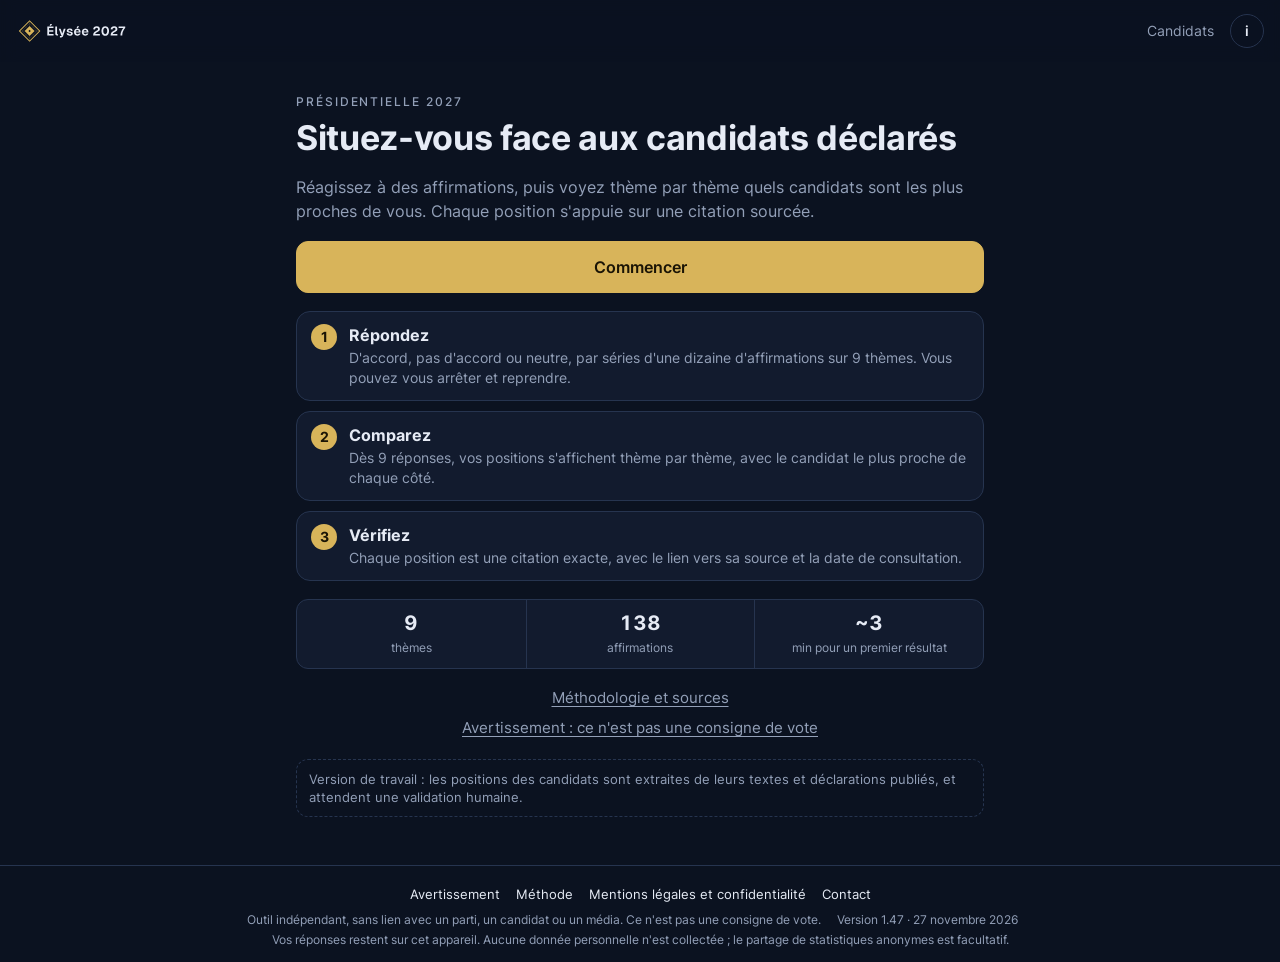
==== index.html @ 3b5bba37 "conpteur" ====
<!doctype html>
<html lang="fr">
<head>
<meta charset="utf-8">
<meta name="viewport" content="width=device-width, initial-scale=1, viewport-fit=cover">
<meta name="theme-color" content="#0B1220">
<title>Élysée 2027 · Situez-vous face aux candidats</title>
<meta name="description" content="Réagissez à des affirmations sur 9 thèmes, puis comparez vos positions aux programmes et déclarations des candidats déclarés à la présidentielle 2027, sources à l'appui.">
<link rel="icon" href="identite/3-favicon/favicon.svg" type="image/svg+xml">
<link rel="icon" href="identite/3-favicon/favicon-32.png" sizes="32x32" type="image/png">
<link rel="apple-touch-icon" href="identite/1-icone-app/icon-180.png">
<link rel="manifest" href="manifest.webmanifest">
<meta property="og:type" content="website">
<meta property="og:title" content="Élysée 2027 · Situez-vous face aux candidats déclarés">
<meta property="og:description" content="Un outil neutre et sourcé pour comparer vos positions à celles des candidats, thème par thème.">
<meta property="og:image" content="https://elysee-2027.github.io/mon-candidat/identite/4-image-partage/partage-1200x630.png">
<meta property="og:image:width" content="1200">
<meta property="og:image:height" content="630">
<meta name="twitter:card" content="summary_large_image">
<meta name="twitter:image" content="https://elysee-2027.github.io/mon-candidat/identite/4-image-partage/partage-1200x630.png">
<link rel="preload" href="fonts/inter-latin-400.woff2" as="font" type="font/woff2" crossorigin>
<link rel="stylesheet" href="css/style.css?v=1.47">
</head>
<body>
<header class="bar" id="bar">
  <a class="brand" href="#/" aria-label="Élysée 2027, accueil">
    <img src="identite/2-logo/logo-fond-sombre-transparent.svg" alt="Élysée 2027" width="119" height="40">
  </a>
  <nav class="nav" aria-label="Navigation principale">
    <a href="#/candidats">Candidats</a>
    <a class="info" href="#/methode" aria-label="Méthode et sources" title="Méthode et sources">i</a>
  </nav>
</header>
<main id="app" tabindex="-1"><p class="loading">Chargement des dossiers…</p></main>
<footer class="foot">
  <nav class="footlinks" aria-label="Informations">
    <a href="#/avertissement">Avertissement</a>
    <a href="#/methode">Méthode</a>
    <a href="#/mentions">Mentions légales et confidentialité</a>
    <a href="#/contact">Contact</a>
  </nav>
  <span>Outil indépendant, sans lien avec un parti, un candidat ou un média. Ce n'est pas une consigne de vote.</span>
  <span id="foot-version"></span>
  <span id="foot-counter"></span>
  <span>Vos réponses restent sur cet appareil. Aucune donnée personnelle n'est collectée ; le partage de statistiques anonymes est facultatif.</span>
</footer>
<div class="toast" id="toast" role="status" aria-live="polite"></div>
<noscript><p class="loading">Cet outil a besoin de JavaScript pour fonctionner.</p></noscript>
<script src="js/config.js?v=1.47"></script>
<script type="module" src="js/app.js?v=1.47"></script>
</body>
</html>
---- css/style.css ----
/* Élysée 2027 · identité visuelle v1.0 (identite/LISEZMOI.txt)
   Palette : Nuit, Surface, Trait, Texte, Texte secondaire, Or (accent unique).
   Les couleurs des partis n'apparaissent que dans les données (radar, curseurs, pastilles). */
@font-face{font-family:"Inter";font-style:normal;font-weight:400;font-display:swap;src:url(../fonts/inter-latin-400.woff2) format("woff2");unicode-range:U+0000-00FF,U+0131,U+0152-0153,U+02BB-02BC,U+02C6,U+02DA,U+02DC,U+0304,U+0308,U+0329,U+2000-206F,U+2074,U+20AC,U+2122,U+2191,U+2193,U+2212,U+2215,U+FEFF,U+FFFD}
@font-face{font-family:"Inter";font-style:normal;font-weight:400;font-display:swap;src:url(../fonts/inter-latin-ext-400.woff2) format("woff2");unicode-range:U+0100-02AF,U+0304,U+0308,U+0329,U+1E00-1E9F,U+1EF2-1EFF,U+2020,U+20A0-20AB,U+20AD-20C0,U+2113,U+2C60-2C7F,U+A720-A7FF}
@font-face{font-family:"Inter";font-style:normal;font-weight:500;font-display:swap;src:url(../fonts/inter-latin-500.woff2) format("woff2");unicode-range:U+0000-00FF,U+0131,U+0152-0153,U+02BB-02BC,U+02C6,U+02DA,U+02DC,U+0304,U+0308,U+0329,U+2000-206F,U+2074,U+20AC,U+2122,U+2191,U+2193,U+2212,U+2215,U+FEFF,U+FFFD}
@font-face{font-family:"Inter";font-style:normal;font-weight:500;font-display:swap;src:url(../fonts/inter-latin-ext-500.woff2) format("woff2");unicode-range:U+0100-02AF,U+0304,U+0308,U+0329,U+1E00-1E9F,U+1EF2-1EFF,U+2020,U+20A0-20AB,U+20AD-20C0,U+2113,U+2C60-2C7F,U+A720-A7FF}
@font-face{font-family:"Inter";font-style:normal;font-weight:600;font-display:swap;src:url(../fonts/inter-latin-600.woff2) format("woff2");unicode-range:U+0000-00FF,U+0131,U+0152-0153,U+02BB-02BC,U+02C6,U+02DA,U+02DC,U+0304,U+0308,U+0329,U+2000-206F,U+2074,U+20AC,U+2122,U+2191,U+2193,U+2212,U+2215,U+FEFF,U+FFFD}
@font-face{font-family:"Inter";font-style:normal;font-weight:600;font-display:swap;src:url(../fonts/inter-latin-ext-600.woff2) format("woff2");unicode-range:U+0100-02AF,U+0304,U+0308,U+0329,U+1E00-1E9F,U+1EF2-1EFF,U+2020,U+20A0-20AB,U+20AD-20C0,U+2113,U+2C60-2C7F,U+A720-A7FF}
@font-face{font-family:"Inter";font-style:normal;font-weight:700;font-display:swap;src:url(../fonts/inter-latin-700.woff2) format("woff2");unicode-range:U+0000-00FF,U+0131,U+0152-0153,U+02BB-02BC,U+02C6,U+02DA,U+02DC,U+0304,U+0308,U+0329,U+2000-206F,U+2074,U+20AC,U+2122,U+2191,U+2193,U+2212,U+2215,U+FEFF,U+FFFD}
@font-face{font-family:"Inter";font-style:normal;font-weight:700;font-display:swap;src:url(../fonts/inter-latin-ext-700.woff2) format("woff2");unicode-range:U+0100-02AF,U+0304,U+0308,U+0329,U+1E00-1E9F,U+1EF2-1EFF,U+2020,U+20A0-20AB,U+20AD-20C0,U+2113,U+2C60-2C7F,U+A720-A7FF}
:root{
  --nuit:#0B1220; --surface:#121B2E; --surface2:#17223A; --trait:#26344F;
  --txt:#E6EBF5; --muted:#93A0B8; --or:#D8B45A; --or-ink:#1A1405;
  --ok:#5FC48A; --ko:#E2776A; --mid:#B9A36A;
  --r:14px; --pad:16px;
  color-scheme:dark;
  font-family:"Inter","Source Sans 3","Geist",system-ui,-apple-system,"Segoe UI",Roboto,Arial,sans-serif;
  font-feature-settings:"cv11","ss01";
}
*{box-sizing:border-box}
html{-webkit-text-size-adjust:100%}
body{margin:0;background:var(--nuit);color:var(--txt);font-size:15px;line-height:22px;min-height:100dvh;display:flex;flex-direction:column}
a{color:var(--or)}
img{max-width:100%}
h1,h2,h3{margin:0 0 .5em;text-wrap:balance;font-weight:650}
h1{font-size:28px;line-height:34px;letter-spacing:-.01em;font-weight:700}
h2{font-size:20px;line-height:26px}
h3{font-size:16px;line-height:22px}
p{margin:0 0 1em}
.eyebrow{font-size:12px;line-height:16px;letter-spacing:.16em;text-transform:uppercase;color:var(--muted);font-weight:500;margin:0 0 8px}
.eyebrow.or{color:var(--or)}
.muted{color:var(--muted)} .small{font-size:12px;line-height:16px}
.lead{color:var(--muted);font-size:16px;line-height:24px}

/* barre globale */
.bar{position:sticky;top:0;z-index:10;display:flex;align-items:center;justify-content:space-between;
  padding:8px var(--pad);padding-top:max(8px,env(safe-area-inset-top));background:rgba(11,18,32,.94);backdrop-filter:blur(8px)}
.brand{display:flex;align-items:center;text-decoration:none}
.brand img{height:46px;width:auto;display:block;margin-left:-8px}
.nav{display:flex;align-items:center;gap:6px}
.nav a{color:var(--muted);text-decoration:none;padding:10px;border-radius:8px;font-size:14px}
.nav a:hover,.nav a[aria-current=page]{color:var(--txt)}
.nav a.info{width:34px;height:34px;padding:0;display:inline-flex;align-items:center;justify-content:center;border:1px solid var(--trait);border-radius:50%;font-weight:600;color:var(--txt)}
body.focus .bar{display:none}

main{flex:1;width:100%;max-width:720px;margin:0 auto;padding:12px var(--pad) 32px;outline:none}
.foot{display:flex;flex-wrap:wrap;gap:4px 16px;justify-content:center;padding:14px var(--pad);
  padding-bottom:max(14px,env(safe-area-inset-bottom));border-top:1px solid var(--trait);color:var(--muted);font-size:12px;line-height:16px;text-align:center}
.loading{color:var(--muted);text-align:center;padding:40px 0}

/* barre d'écran (question, résultat) */
.topbar{display:grid;grid-template-columns:44px 1fr auto;align-items:center;min-height:52px;margin:0 0 6px;padding-top:env(safe-area-inset-top)}
.topbar .title{text-align:center;font-weight:600;font-size:16px}
.iconbtn{width:44px;height:44px;display:inline-flex;align-items:center;justify-content:center;color:var(--txt);background:none;border:0;border-radius:10px;cursor:pointer;text-decoration:none}
.iconbtn svg{width:22px;height:22px}
.textbtn{color:var(--muted);text-decoration:none;font-size:15px;padding:10px 4px}
.track-progress{height:4px;border-radius:2px;background:var(--trait);overflow:hidden;margin:0 0 18px}
.track-progress i{display:block;height:100%;background:var(--or);border-radius:2px}

/* surfaces */
.card{background:var(--surface);border:1px solid var(--trait);border-radius:var(--r);padding:var(--pad);margin:0 0 16px}
.banner{border:1px dashed var(--trait);color:var(--muted);border-radius:12px;padding:10px 12px;font-size:13px;line-height:18px;margin:0 0 16px}

/* boutons */
.btn{display:inline-flex;align-items:center;justify-content:center;gap:8px;min-height:52px;padding:12px 18px;border-radius:12px;
  border:1px solid var(--trait);background:var(--nuit);color:var(--txt);font:inherit;font-size:16px;font-weight:600;cursor:pointer;text-decoration:none;-webkit-tap-highlight-color:transparent}
.btn.primary{background:var(--or);border-color:var(--or);color:var(--or-ink)}
.btn.block{display:flex;width:100%}
.btn.quiet{border-color:transparent;color:var(--muted);font-weight:500;min-height:44px}
.btn:focus-visible,.opt:focus-visible,.chip:focus-visible,.seg button:focus-visible,summary:focus-visible,a:focus-visible,.iconbtn:focus-visible{outline:2px solid var(--or);outline-offset:2px}
.btn[aria-disabled=true]{opacity:.4;pointer-events:none}
.stack{display:grid;gap:10px;margin:16px 0}
.duo{display:grid;grid-template-columns:2fr 3fr;gap:12px}
.link-under{display:block;text-align:center;color:var(--muted);text-decoration:underline;text-underline-offset:3px;margin:16px 0 0;font-size:15px}

/* accueil */
.stats{display:grid;grid-template-columns:repeat(3,1fr);border:1px solid var(--trait);border-radius:12px;background:var(--surface);margin:18px 0}
.stats div{text-align:center;padding:10px 4px}
.stats div+div{border-left:1px solid var(--trait)}
.stats b{display:block;font-size:20px;line-height:26px;font-weight:650;font-variant-numeric:tabular-nums}
.stats span{font-size:12px;line-height:16px;color:var(--muted)}

/* question */
.theme{display:flex;align-items:center;gap:12px;margin:0 0 14px}
.theme svg{width:40px;height:40px;flex:none}
.theme .eyebrow{margin:0}
.theme b{display:block;font-size:18px;line-height:24px;font-weight:600}
.affirm .eyebrow{margin-bottom:10px}
.statement{font-size:20px;line-height:28px;font-weight:650;margin:0 0 8px;text-wrap:balance}
.context{color:var(--muted);font-size:13px;line-height:19px;margin:0}
.opts{display:grid;gap:8px;margin:0 0 16px}
.opt{display:flex;align-items:center;gap:14px;width:100%;min-height:52px;padding:12px 14px;text-align:left;border-radius:12px;border:1px solid var(--trait);
  background:var(--nuit);color:var(--txt);font:inherit;font-size:16px;cursor:pointer;-webkit-tap-highlight-color:transparent}
.opt .dot{width:20px;height:20px;border-radius:50%;border:2px solid var(--muted);flex:none}
.opt[aria-pressed=true]{border-color:var(--or);border-width:1.5px}
.opt.na{color:var(--muted);border-style:dashed}
.opt[aria-pressed=true] .dot{border-color:var(--or);background:radial-gradient(circle,var(--or) 0 45%,transparent 50%)}
.importance{margin:0 0 16px}
.importance p{color:var(--muted);margin:0 0 8px}
.seg{display:grid;grid-template-columns:repeat(3,1fr);gap:4px;padding:4px;border:1px solid var(--trait);border-radius:12px;background:var(--nuit)}
.seg button{min-height:40px;border:0;border-radius:8px;background:transparent;color:var(--muted);font:inherit;font-size:15px;cursor:pointer}
.seg button[aria-pressed=true]{background:var(--trait);color:var(--txt);font-weight:500}
.locked{border:1px dashed var(--trait);border-radius:var(--r);padding:14px;color:var(--muted);font-size:13px;line-height:19px;text-align:center;margin:0 0 16px}
.bottombar{position:sticky;bottom:0;display:grid;grid-template-columns:2fr 3fr;gap:12px;padding:12px 0 max(12px,env(safe-area-inset-bottom));
  background:linear-gradient(transparent,var(--nuit) 28%);margin-top:8px;z-index:5}

/* positions des candidats */
.says h2{margin:8px 0 4px}
.says .sub{color:var(--muted);font-size:13px;line-height:19px;margin:0 0 12px}
.pos{border:1px solid var(--trait);border-left:4px solid var(--c,#9AA3B2);border-radius:12px;background:var(--surface);margin:0 0 8px;overflow:hidden}
.pos summary{list-style:none;display:flex;align-items:center;gap:10px;min-height:56px;padding:10px 12px;cursor:pointer}
.pos summary::-webkit-details-marker{display:none}
.pdot{width:10px;height:10px;border-radius:50%;background:var(--c,#9AA3B2);flex:none}
.pos .who{flex:1;min-width:0}
.pos .who b{display:block;font-weight:600;white-space:nowrap;overflow:hidden;text-overflow:ellipsis}
.pos .who span{display:block;font-size:12px;line-height:16px;color:var(--muted);white-space:nowrap;overflow:hidden;text-overflow:ellipsis}
.tag{flex:none;font-size:12px;line-height:16px;font-weight:600;padding:4px 8px;border-radius:999px;border:1px solid var(--trait);white-space:nowrap}
.tag.p2{color:#0C1F14;background:var(--ok);border-color:var(--ok)}
.tag.p1{color:var(--ok);border-color:#2F6A49}
.tag.p0{color:var(--mid);border-color:#6B5F3A}
.tag.m1{color:var(--ko);border-color:#7A3E36}
.tag.m2{color:#2A0F0B;background:var(--ko);border-color:var(--ko)}
.pos .body{padding:0 12px 12px}
.pos blockquote{margin:0 0 8px;padding:0 0 0 12px;border-left:2px solid var(--trait);font-size:15px;line-height:22px}
.pos .src{font-size:12px;line-height:16px;color:var(--muted);overflow-wrap:anywhere;margin:0}
.lvl{display:inline-block;font-size:11px;letter-spacing:.08em;text-transform:uppercase;border:1px solid var(--trait);border-radius:4px;padding:1px 6px;margin-right:6px;color:var(--txt)}
.none-list{color:var(--muted);font-size:13px;line-height:19px;border:1px dashed var(--trait);border-radius:12px;padding:12px;margin-top:10px}
.none-list b{color:var(--txt);font-weight:500}

/* résultat */
.legend{display:flex;flex-wrap:wrap;gap:6px 18px;justify-content:center;font-size:14px;padding:4px 8px 4px}
.legend span{display:inline-flex;align-items:center;gap:8px}
.legend svg{width:22px;height:6px}
.rowhead{display:flex;justify-content:space-between;align-items:baseline;gap:12px;margin:22px 0 10px}
.rowhead h2{margin:0;font-size:16px;line-height:22px;font-weight:600}
.sortbar{display:flex;align-items:center;gap:10px;margin:0 0 10px}
.sortbar .lbl{font-size:12px;line-height:16px;color:var(--muted);flex:none}
.sortgrp{flex:1;display:grid;grid-auto-flow:column;grid-auto-columns:1fr;gap:3px;padding:3px;border:1px solid var(--trait);border-radius:12px;background:var(--nuit)}
.sortbtn{display:flex;align-items:center;justify-content:center;text-align:center;min-height:40px;padding:0 10px;border:0;border-radius:9px;background:transparent;color:var(--muted);font:inherit;font-size:14px;line-height:18px;cursor:pointer}
.sortbtn[aria-pressed="true"]{background:rgba(216,180,90,.16);color:var(--or);font-weight:600}
.sortbtn:focus-visible{outline:2px solid var(--or);outline-offset:2px}
.sortbtn.solo{flex:none;min-height:36px;padding:0 14px;border:1px solid var(--trait);border-radius:999px;font-size:13px;white-space:nowrap}
.sortbtn.solo[aria-pressed="true"]{border-color:var(--or)}
.chips{display:flex;flex-wrap:wrap;gap:8px;margin:0 0 18px}
.chip{min-height:40px;padding:8px 14px;border-radius:999px;border:1px solid var(--trait);background:transparent;color:var(--muted);font:inherit;font-size:14px;cursor:pointer;display:inline-flex;align-items:center;gap:8px}
.chip-mark{display:inline-flex;flex:none}
.chip-mark svg{width:30px;height:10px;display:block}
.chip[aria-pressed=true]{border-color:var(--c,var(--or));color:var(--txt);border-width:1.5px}
.prox{display:grid;gap:6px}
.prox-row{display:grid;grid-template-columns:1fr auto;gap:2px 10px;align-items:center;padding:10px 12px;border:1px solid var(--trait);border-left:4px solid var(--c);border-radius:12px;background:var(--surface)}
.prox-row b{font-weight:600}
.prox-row .pct{font-variant-numeric:tabular-nums;font-weight:600}
.prox-row .pbar{grid-column:1/-1;height:4px;border-radius:2px;background:var(--trait);overflow:hidden}
.prox-row .pbar i{display:block;height:100%;background:var(--c)}
.prox-row .pdot{display:none}
.prox-row .n{grid-column:1/-1;font-size:12px;line-height:16px;color:var(--muted)}

/* candidats, méthode */
.cand{display:flex;gap:12px;align-items:flex-start;padding:12px;border:1px solid var(--trait);border-left:4px solid var(--c);border-radius:12px;background:var(--surface);margin:0 0 8px}
.cand .pdot{margin-top:6px}
.cand .info{flex:1;min-width:0}
.cand .info span{display:block;font-size:13px;line-height:18px;color:var(--muted);overflow-wrap:anywhere}
.badge{flex:none;font-size:11px;line-height:16px;padding:3px 8px;border-radius:999px;border:1px solid var(--trait);color:var(--muted);white-space:nowrap}
.badge.on{color:var(--or);border-color:#5A4A1E}
.prose h2{margin-top:1.6em} .prose li{margin-bottom:.4em} .prose ul{padding-left:1.2em}
.tablewrap{overflow-x:auto;border:1px solid var(--trait);border-radius:12px}
table{border-collapse:collapse;width:100%;font-size:13px;min-width:560px}
th,td{text-align:left;vertical-align:top;padding:8px 10px;border-bottom:1px solid var(--trait)}
th{color:var(--muted);font-weight:500;background:var(--surface)}

.toast{position:fixed;left:50%;bottom:24px;transform:translateX(-50%) translateY(20px);opacity:0;pointer-events:none;background:var(--surface2);border:1px solid var(--trait);
  color:var(--txt);padding:10px 16px;border-radius:12px;font-size:14px;transition:opacity .2s,transform .2s;z-index:20}
.toast.on{opacity:1;transform:translateX(-50%) translateY(0)}

@media (min-width:720px){
  main{padding-top:24px}
  h1{font-size:34px;line-height:40px}
  .statement{font-size:24px;line-height:32px}
  .bottombar{position:static;background:none}
}

.footlinks{display:flex;flex-wrap:wrap;gap:6px 16px;justify-content:center;width:100%}
.footlinks a{color:var(--txt);text-decoration:none;font-size:13px;padding:6px 0}
.form{display:grid;gap:14px;margin:16px 0}
.form label{display:grid;gap:6px;font-size:14px;color:var(--muted)}
.form input,.form select,.form textarea{font:inherit;font-size:16px;color:var(--txt);background:var(--surface);border:1px solid var(--trait);border-radius:10px;padding:12px;width:100%}
.form textarea{min-height:150px;resize:vertical}
.form input:focus,.form select:focus,.form textarea:focus{outline:2px solid var(--or);outline-offset:1px}
.hp{position:absolute;left:-9999px;width:1px;height:1px;overflow:hidden}
.notice{border-left:3px solid var(--or);background:var(--surface);padding:10px 12px;border-radius:0 10px 10px 0;font-size:14px;line-height:20px;margin:0 0 16px}
.report{display:inline-block;margin-top:6px;font-size:12px;color:var(--muted)}

/* pistes : une seule ligne par thème */
.pistes{margin:0 0 6px;position:relative}
.prow{border-top:1px solid var(--trait)}
.prow:first-child{border-top:0}
.prow summary{list-style:none;display:grid;grid-template-columns:96px 1fr;gap:8px;align-items:center;min-height:44px;padding:2px 12px 2px 0;cursor:pointer}
.prow summary::-webkit-details-marker{display:none}
.pchev{display:inline-flex;color:var(--or);transition:transform .15s}
.pchev svg{width:14px;height:14px}
.prow[open] .pchev{transform:rotate(90deg)}
.pband{position:relative;height:28px;margin:0 8px;border-radius:8px;background:var(--surface2)}
.pmid{position:absolute;left:50%;top:4px;bottom:4px;width:0;border-left:1px dashed var(--muted);opacity:.7}
.pmk{z-index:3;position:absolute;left:calc(10px + (100% - 20px) * var(--x));top:14px;display:block;line-height:0;transform:translate(-50%,-50%)}
.pnone{position:absolute;inset:0;display:flex;align-items:center;justify-content:center;font-size:11px;color:var(--muted)}
.pmore{padding:2px 12px 10px 104px}
.pmore .small{margin:4px 0 0}
.ppoles{display:flex;justify-content:space-between;gap:14px;font-size:11px;line-height:14px;color:var(--muted)}
.ppoles span{max-width:48%}
.ppoles span:last-child{text-align:right}

/* accueil */
.steps{list-style:none;counter-reset:st;margin:18px 0;padding:0;display:grid;gap:10px}
.steps li{counter-increment:st;position:relative;display:grid;gap:2px;padding:12px 14px 12px 52px;border:1px solid var(--trait);border-radius:var(--r);background:var(--surface)}
.steps li::before{content:counter(st);position:absolute;left:14px;top:12px;width:26px;height:26px;border-radius:50%;display:grid;place-items:center;font-weight:700;font-size:14px;color:var(--or-ink);background:var(--or)}
.steps b{font-size:16px;line-height:22px}
.steps span{font-size:14px;line-height:20px;color:var(--muted)}

.pos.deduit{border-left-style:dashed}
.pos.deduit .tag{font-style:italic}

.pglobal{border-bottom:2px solid var(--trait)}
.pglobal .pglobal .pband{background:var(--surface)}

.prox-row .det{grid-column:1/-1;display:flex;gap:12px;align-items:flex-start;margin-top:4px;padding-top:6px;border-top:1px solid var(--trait)}
.prox-row .det .info{flex:1;min-width:0}
.prox-row .det .info span{display:block;font-size:13px;line-height:18px;color:var(--muted);overflow-wrap:anywhere}

.pistes-head{display:flex;gap:12px;align-items:flex-start;justify-content:space-between;margin:0 0 8px}
.pistes-head p{margin:0;flex:1}

.pmk.me{z-index:2}
.prow summary{row-gap:2px}
.pglobal .pband{height:36px}
.plegend{grid-column:1/-1;display:flex;flex-wrap:wrap;align-items:center;gap:2px 14px;margin:2px 0 4px;font-size:12px;line-height:16px;color:var(--muted)}
.plegend>span{display:inline-flex;align-items:center;gap:5px}
.plegend svg{flex:none}

.prox-row .who{display:inline-flex;align-items:center;gap:7px}
.prox-row .who svg{flex:none}

.plabel{display:flex;align-items:center;gap:2px;white-space:nowrap;font-size:13px;line-height:16px;font-weight:600}

.plines{position:absolute;left:0;top:0;pointer-events:none;z-index:1;overflow:visible}
.plines line{stroke-linecap:round;opacity:.8}

.pistes-head .ph-text{flex:1;min-width:0}
.tick{display:flex;align-items:center;gap:10px;min-height:44px;margin-top:2px;font-size:14px;line-height:20px;color:var(--txt);cursor:pointer}
.tick input{flex:none;width:20px;height:20px;accent-color:var(--or);margin:0}

.pmk[data-mark]{cursor:pointer}
.pmk[data-mark]::after{content:"";position:absolute;inset:-3px}
.pmk.on svg{filter:drop-shadow(0 0 3px var(--or))}
.pmk:focus-visible{outline:2px solid var(--or);outline-offset:4px;border-radius:4px}
.pdet{margin:0;padding:0}
.pdet-h{display:flex;align-items:baseline;flex-wrap:wrap;gap:0 4px;padding:12px 44px 8px 0;position:sticky;top:0;background:var(--surface);z-index:1}
.pdet-x{position:absolute;right:-8px;top:2px;width:44px;height:44px;border:0;background:none;color:var(--muted);font-size:16px;cursor:pointer}
.qrow{padding:8px 0;border-top:1px solid var(--trait)}
.qrow:first-of-type{border-top:0}
.qrow summary{list-style:none;cursor:pointer}
.qrow summary::-webkit-details-marker{display:none}
.qt{margin:0 0 6px;font-size:14px;line-height:19px}
.qtags{display:flex;flex-wrap:wrap;gap:6px}
.tag.me{color:var(--txt);border-color:var(--muted);font-weight:500}
.tag.none{color:var(--muted);font-weight:500}
.qrow blockquote{margin:8px 0 4px}
.pmk.tight::after{display:none}

/* fenêtre des réponses : par-dessus toute la page */
.mdl{position:fixed;inset:0;z-index:100;display:flex;align-items:flex-end;justify-content:center}
.mdl-bg{position:absolute;inset:0;background:rgba(5,9,18,.72)}
.mdl-box{position:relative;width:100%;max-width:640px;max-height:88dvh;overflow:auto;overscroll-behavior:contain;background:var(--surface);border:1px solid var(--trait);border-radius:16px 16px 0 0;padding:0 16px max(16px,env(safe-area-inset-bottom));box-shadow:0 -8px 32px rgba(0,0,0,.5)}
@media (min-width:700px){.mdl{align-items:center}.mdl-box{border-radius:16px}}
body.noscroll{overflow:hidden}

.topbar .title small{font-size:12px;font-weight:500;color:var(--muted);margin-left:2px}
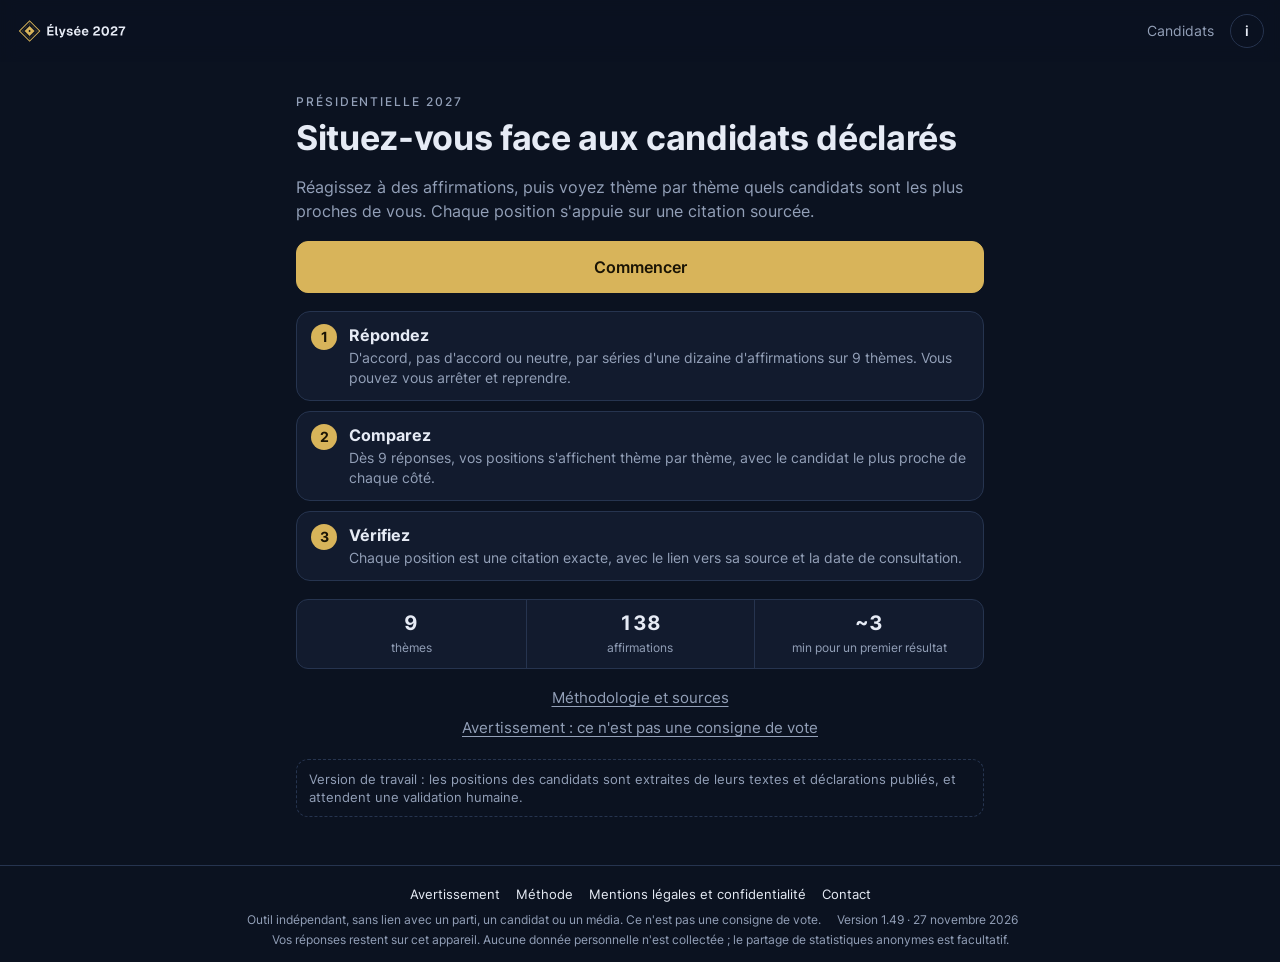
==== commit 33fb9681: "domaine" ====
--- a/index.html
+++ b/index.html
@@ -19,7 +19,7 @@
 <meta name="twitter:card" content="summary_large_image">
 <meta name="twitter:image" content="https://elysee-2027.github.io/mon-candidat/identite/4-image-partage/partage-1200x630.png">
 <link rel="preload" href="fonts/inter-latin-400.woff2" as="font" type="font/woff2" crossorigin>
-<link rel="stylesheet" href="css/style.css?v=1.47">
+<link rel="stylesheet" href="css/style.css?v=1.49">
 </head>
 <body>
 <header class="bar" id="bar">
@@ -46,7 +46,7 @@
 </footer>
 <div class="toast" id="toast" role="status" aria-live="polite"></div>
 <noscript><p class="loading">Cet outil a besoin de JavaScript pour fonctionner.</p></noscript>
-<script src="js/config.js?v=1.47"></script>
-<script type="module" src="js/app.js?v=1.47"></script>
+<script src="js/config.js?v=1.49"></script>
+<script type="module" src="js/app.js?v=1.49"></script>
 </body>
 </html>
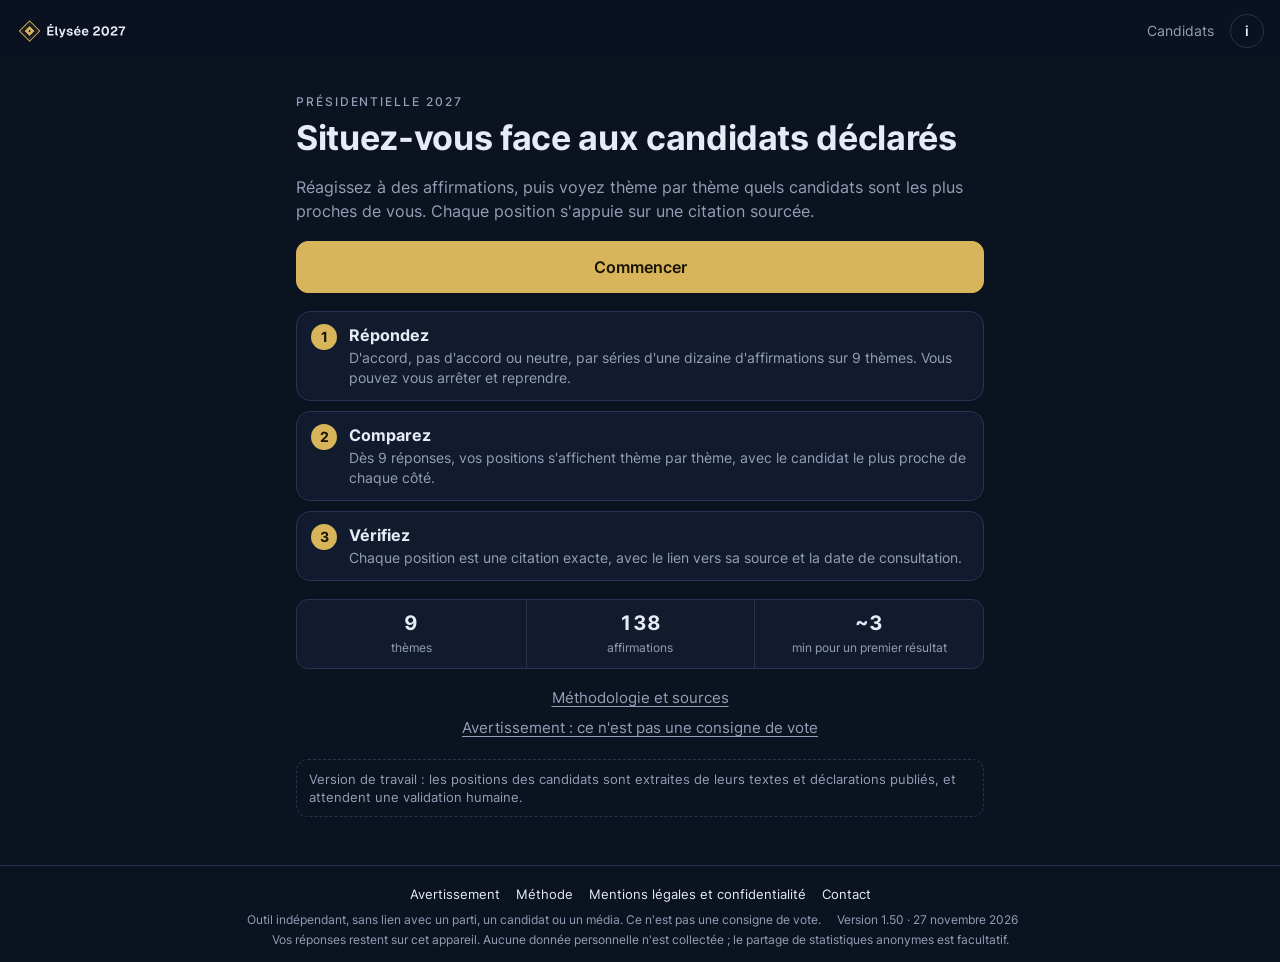
==== commit 0411fb94: "cname" ====
--- a/index.html
+++ b/index.html
@@ -13,13 +13,13 @@
 <meta property="og:type" content="website">
 <meta property="og:title" content="Élysée 2027 · Situez-vous face aux candidats déclarés">
 <meta property="og:description" content="Un outil neutre et sourcé pour comparer vos positions à celles des candidats, thème par thème.">
-<meta property="og:image" content="https://elysee-2027.github.io/mon-candidat/identite/4-image-partage/partage-1200x630.png">
+<meta property="og:image" content="https://elysee-2027.win/identite/4-image-partage/partage-1200x630.png">
 <meta property="og:image:width" content="1200">
 <meta property="og:image:height" content="630">
 <meta name="twitter:card" content="summary_large_image">
-<meta name="twitter:image" content="https://elysee-2027.github.io/mon-candidat/identite/4-image-partage/partage-1200x630.png">
+<meta name="twitter:image" content="https://elysee-2027.win/identite/4-image-partage/partage-1200x630.png">
 <link rel="preload" href="fonts/inter-latin-400.woff2" as="font" type="font/woff2" crossorigin>
-<link rel="stylesheet" href="css/style.css?v=1.49">
+<link rel="stylesheet" href="css/style.css?v=1.50">
 </head>
 <body>
 <header class="bar" id="bar">
@@ -46,7 +46,7 @@
 </footer>
 <div class="toast" id="toast" role="status" aria-live="polite"></div>
 <noscript><p class="loading">Cet outil a besoin de JavaScript pour fonctionner.</p></noscript>
-<script src="js/config.js?v=1.49"></script>
-<script type="module" src="js/app.js?v=1.49"></script>
+<script src="js/config.js?v=1.50"></script>
+<script type="module" src="js/app.js?v=1.50"></script>
 </body>
 </html>
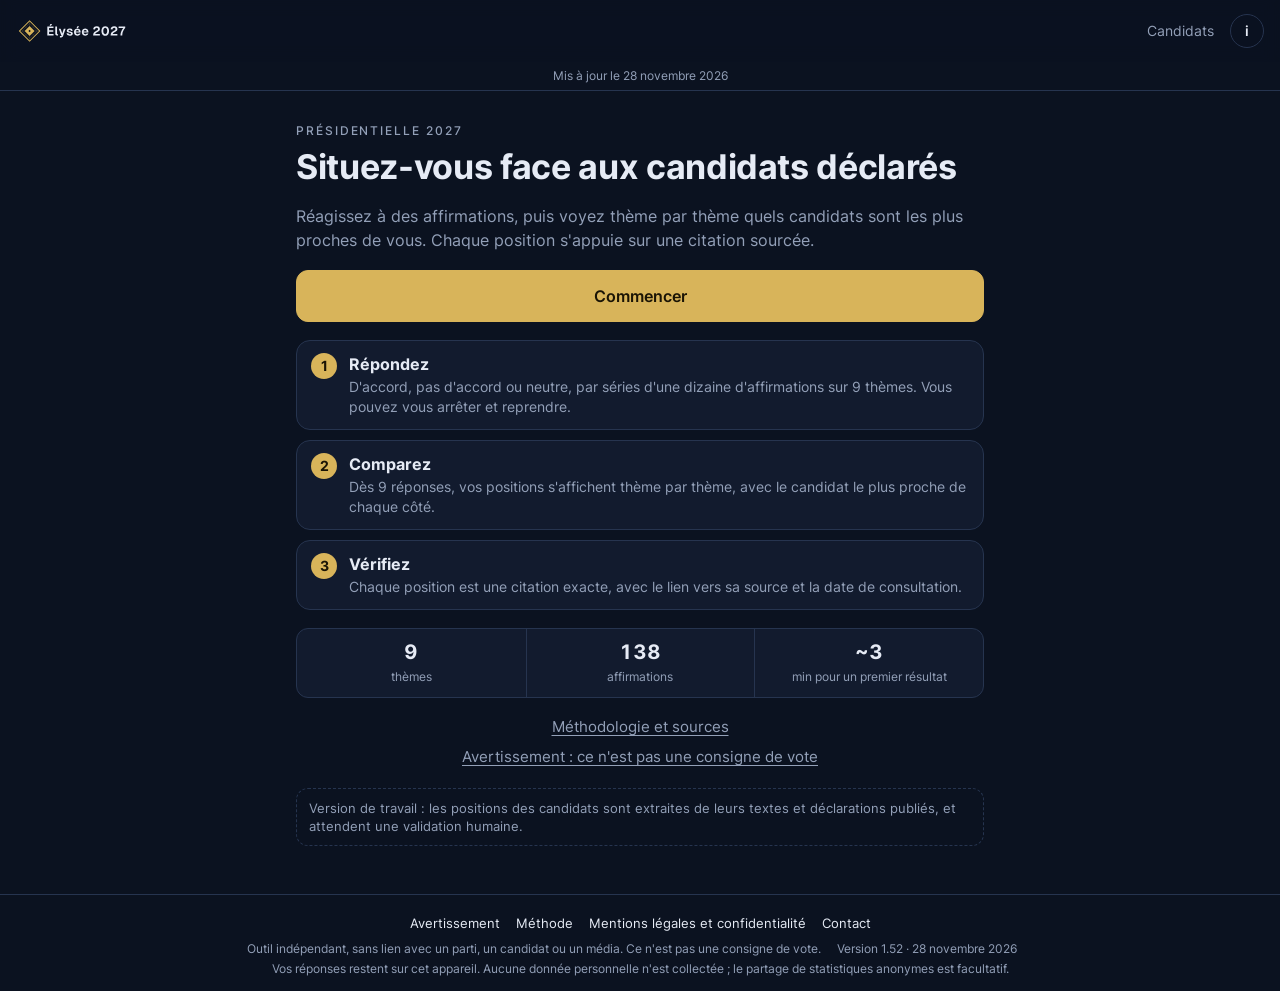
==== commit 62c98404: "1.52" ====
--- a/index.html
+++ b/index.html
@@ -19,7 +19,7 @@
 <meta name="twitter:card" content="summary_large_image">
 <meta name="twitter:image" content="https://elysee-2027.win/identite/4-image-partage/partage-1200x630.png">
 <link rel="preload" href="fonts/inter-latin-400.woff2" as="font" type="font/woff2" crossorigin>
-<link rel="stylesheet" href="css/style.css?v=1.50">
+<link rel="stylesheet" href="css/style.css?v=1.52">
 </head>
 <body>
 <header class="bar" id="bar">
@@ -31,6 +31,7 @@
     <a class="info" href="#/methode" aria-label="Méthode et sources" title="Méthode et sources">i</a>
   </nav>
 </header>
+<div class="topinfo" id="topinfo"></div>
 <main id="app" tabindex="-1"><p class="loading">Chargement des dossiers…</p></main>
 <footer class="foot">
   <nav class="footlinks" aria-label="Informations">
@@ -46,7 +47,7 @@
 </footer>
 <div class="toast" id="toast" role="status" aria-live="polite"></div>
 <noscript><p class="loading">Cet outil a besoin de JavaScript pour fonctionner.</p></noscript>
-<script src="js/config.js?v=1.50"></script>
-<script type="module" src="js/app.js?v=1.50"></script>
+<script src="js/config.js?v=1.52"></script>
+<script type="module" src="js/app.js?v=1.52"></script>
 </body>
 </html>
--- a/css/style.css
+++ b/css/style.css
@@ -43,6 +43,8 @@
 .nav a:hover,.nav a[aria-current=page]{color:var(--txt)}
 .nav a.info{width:34px;height:34px;padding:0;display:inline-flex;align-items:center;justify-content:center;border:1px solid var(--trait);border-radius:50%;font-weight:600;color:var(--txt)}
 body.focus .bar{display:none}
+.topinfo{padding:6px var(--pad);text-align:center;font-size:12px;line-height:16px;color:var(--muted);border-bottom:1px solid var(--trait)}
+body.focus .topinfo{display:none}
 
 main{flex:1;width:100%;max-width:720px;margin:0 auto;padding:12px var(--pad) 32px;outline:none}
 .foot{display:flex;flex-wrap:wrap;gap:4px 16px;justify-content:center;padding:14px var(--pad);
@@ -96,6 +98,26 @@
 .opt[aria-pressed=true]{border-color:var(--or);border-width:1.5px}
 .opt.na{color:var(--muted);border-style:dashed}
 .opt[aria-pressed=true] .dot{border-color:var(--or);background:radial-gradient(circle,var(--or) 0 45%,transparent 50%)}
+.scale{margin:0 0 12px}
+.scale-now{margin:0 0 2px;min-height:26px;text-align:center;font-size:18px;white-space:nowrap;line-height:26px;font-weight:650;color:var(--muted)}
+.scale-now.on{color:var(--or)}
+.scale-box{position:relative;height:44px}
+.scale-box .tk{position:absolute;top:50%;left:calc(14px + (100% - 28px) * var(--k) / 4);width:10px;height:10px;margin:-5px 0 0 -5px;border-radius:50%;background:var(--muted);z-index:2;pointer-events:none;box-shadow:0 0 0 3px var(--nuit)}
+.scale-box input{-webkit-appearance:none;appearance:none;position:relative;z-index:1;display:block;width:100%;height:44px;margin:0;background:transparent;cursor:pointer;touch-action:pan-y;-webkit-tap-highlight-color:transparent}
+.scale-box input:focus{outline:none}
+.scale-box input::-webkit-slider-runnable-track{height:6px;border-radius:3px;background:var(--trait)}
+.scale-box input::-moz-range-track{height:6px;border-radius:3px;background:var(--trait)}
+.scale-box input::-webkit-slider-thumb{-webkit-appearance:none;width:28px;height:28px;margin-top:-11px;border-radius:50%;background:var(--or);border:3px solid var(--nuit);box-shadow:0 0 0 1px var(--or)}
+.scale-box input::-moz-range-thumb{width:22px;height:22px;border-radius:50%;background:var(--or);border:3px solid var(--nuit);box-shadow:0 0 0 1px var(--or)}
+.scale-box input.unset::-webkit-slider-thumb{opacity:0}
+.scale-box input.unset::-moz-range-thumb{opacity:0}
+.scale-box input.unset:focus-visible::-webkit-slider-thumb{opacity:.5}
+.scale-box input.unset:focus-visible::-moz-range-thumb{opacity:.5}
+.scale-box input:focus-visible::-webkit-slider-thumb{box-shadow:0 0 0 2px var(--nuit),0 0 0 4px var(--or)}
+.scale-box input:focus-visible::-moz-range-thumb{box-shadow:0 0 0 2px var(--nuit),0 0 0 4px var(--or)}
+.scale-ends{display:grid;grid-template-columns:1fr auto 1fr;gap:8px;font-size:12px;line-height:16px;color:var(--muted)}
+.scale-ends span:first-child{text-align:left}
+.scale-ends span:last-child{text-align:right}
 .importance{margin:0 0 16px}
 .importance p{color:var(--muted);margin:0 0 8px}
 .seg{display:grid;grid-template-columns:repeat(3,1fr);gap:4px;padding:4px;border:1px solid var(--trait);border-radius:12px;background:var(--nuit)}
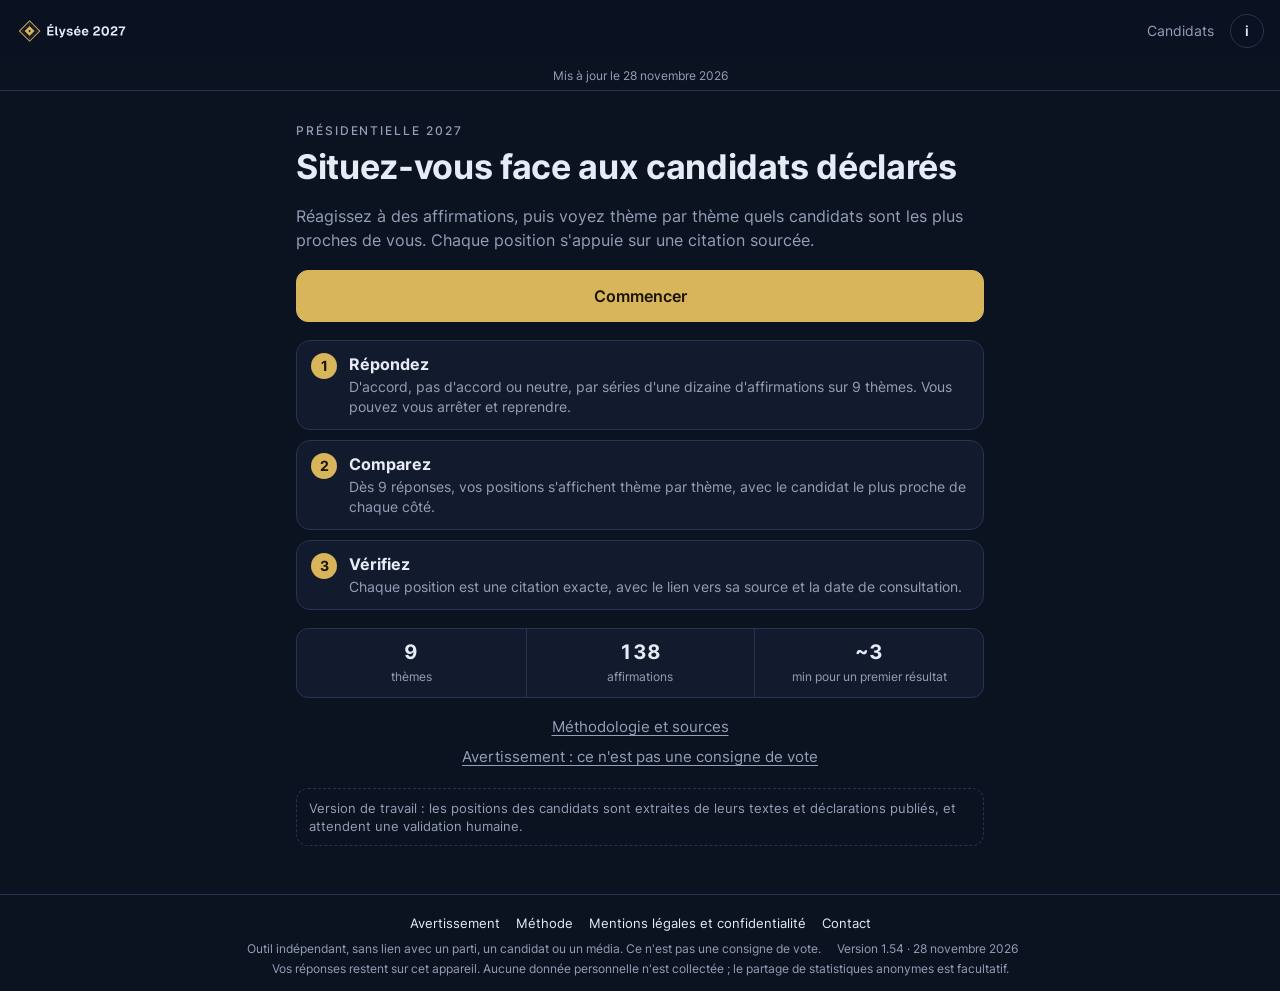
==== commit d67c3456: "1.54" ====
--- a/index.html
+++ b/index.html
@@ -19,7 +19,7 @@
 <meta name="twitter:card" content="summary_large_image">
 <meta name="twitter:image" content="https://elysee-2027.win/identite/4-image-partage/partage-1200x630.png">
 <link rel="preload" href="fonts/inter-latin-400.woff2" as="font" type="font/woff2" crossorigin>
-<link rel="stylesheet" href="css/style.css?v=1.52">
+<link rel="stylesheet" href="css/style.css?v=1.54">
 </head>
 <body>
 <header class="bar" id="bar">
@@ -47,7 +47,7 @@
 </footer>
 <div class="toast" id="toast" role="status" aria-live="polite"></div>
 <noscript><p class="loading">Cet outil a besoin de JavaScript pour fonctionner.</p></noscript>
-<script src="js/config.js?v=1.52"></script>
-<script type="module" src="js/app.js?v=1.52"></script>
+<script src="js/config.js?v=1.54"></script>
+<script type="module" src="js/app.js?v=1.54"></script>
 </body>
 </html>
--- a/css/style.css
+++ b/css/style.css
@@ -102,11 +102,12 @@
 .scale-now{margin:0 0 2px;min-height:26px;text-align:center;font-size:18px;white-space:nowrap;line-height:26px;font-weight:650;color:var(--muted)}
 .scale-now.on{color:var(--or)}
 .scale-box{position:relative;height:44px}
-.scale-box .tk{position:absolute;top:50%;left:calc(14px + (100% - 28px) * var(--k) / 4);width:10px;height:10px;margin:-5px 0 0 -5px;border-radius:50%;background:var(--muted);z-index:2;pointer-events:none;box-shadow:0 0 0 3px var(--nuit)}
-.scale-box input{-webkit-appearance:none;appearance:none;position:relative;z-index:1;display:block;width:100%;height:44px;margin:0;background:transparent;cursor:pointer;touch-action:pan-y;-webkit-tap-highlight-color:transparent}
+.scale-box::before{content:'';position:absolute;left:0;right:0;top:50%;height:6px;margin-top:-3px;border-radius:3px;background:var(--trait)}
+.scale-box .tk{position:absolute;top:50%;left:calc(14px + (100% - 28px) * var(--k) / var(--n,4));width:10px;height:10px;margin:-5px 0 0 -5px;border-radius:50%;background:var(--muted);z-index:1;pointer-events:none;box-shadow:0 0 0 3px var(--nuit)}
+.scale-box input{-webkit-appearance:none;appearance:none;position:relative;z-index:3;display:block;width:100%;height:44px;margin:0;background:transparent;cursor:pointer;touch-action:pan-y;-webkit-tap-highlight-color:transparent}
 .scale-box input:focus{outline:none}
-.scale-box input::-webkit-slider-runnable-track{height:6px;border-radius:3px;background:var(--trait)}
-.scale-box input::-moz-range-track{height:6px;border-radius:3px;background:var(--trait)}
+.scale-box input::-webkit-slider-runnable-track{height:6px;border-radius:3px;background:transparent}
+.scale-box input::-moz-range-track{height:6px;border-radius:3px;background:transparent}
 .scale-box input::-webkit-slider-thumb{-webkit-appearance:none;width:28px;height:28px;margin-top:-11px;border-radius:50%;background:var(--or);border:3px solid var(--nuit);box-shadow:0 0 0 1px var(--or)}
 .scale-box input::-moz-range-thumb{width:22px;height:22px;border-radius:50%;background:var(--or);border:3px solid var(--nuit);box-shadow:0 0 0 1px var(--or)}
 .scale-box input.unset::-webkit-slider-thumb{opacity:0}
@@ -118,8 +119,11 @@
 .scale-ends{display:grid;grid-template-columns:1fr auto 1fr;gap:8px;font-size:12px;line-height:16px;color:var(--muted)}
 .scale-ends span:first-child{text-align:left}
 .scale-ends span:last-child{text-align:right}
+.noopinion{display:flex;align-items:center;justify-content:center;gap:10px;min-height:44px;margin:4px 0 12px;font-size:16px;color:var(--muted);cursor:pointer}
+.noopinion input{width:22px;height:22px;margin:0;accent-color:var(--or);cursor:pointer}
 .importance{margin:0 0 16px}
 .importance p{color:var(--muted);margin:0 0 8px}
+.importance .scale-now{font-size:15px;margin:0 0 2px;color:var(--or)}
 .seg{display:grid;grid-template-columns:repeat(3,1fr);gap:4px;padding:4px;border:1px solid var(--trait);border-radius:12px;background:var(--nuit)}
 .seg button{min-height:40px;border:0;border-radius:8px;background:transparent;color:var(--muted);font:inherit;font-size:15px;cursor:pointer}
 .seg button[aria-pressed=true]{background:var(--trait);color:var(--txt);font-weight:500}
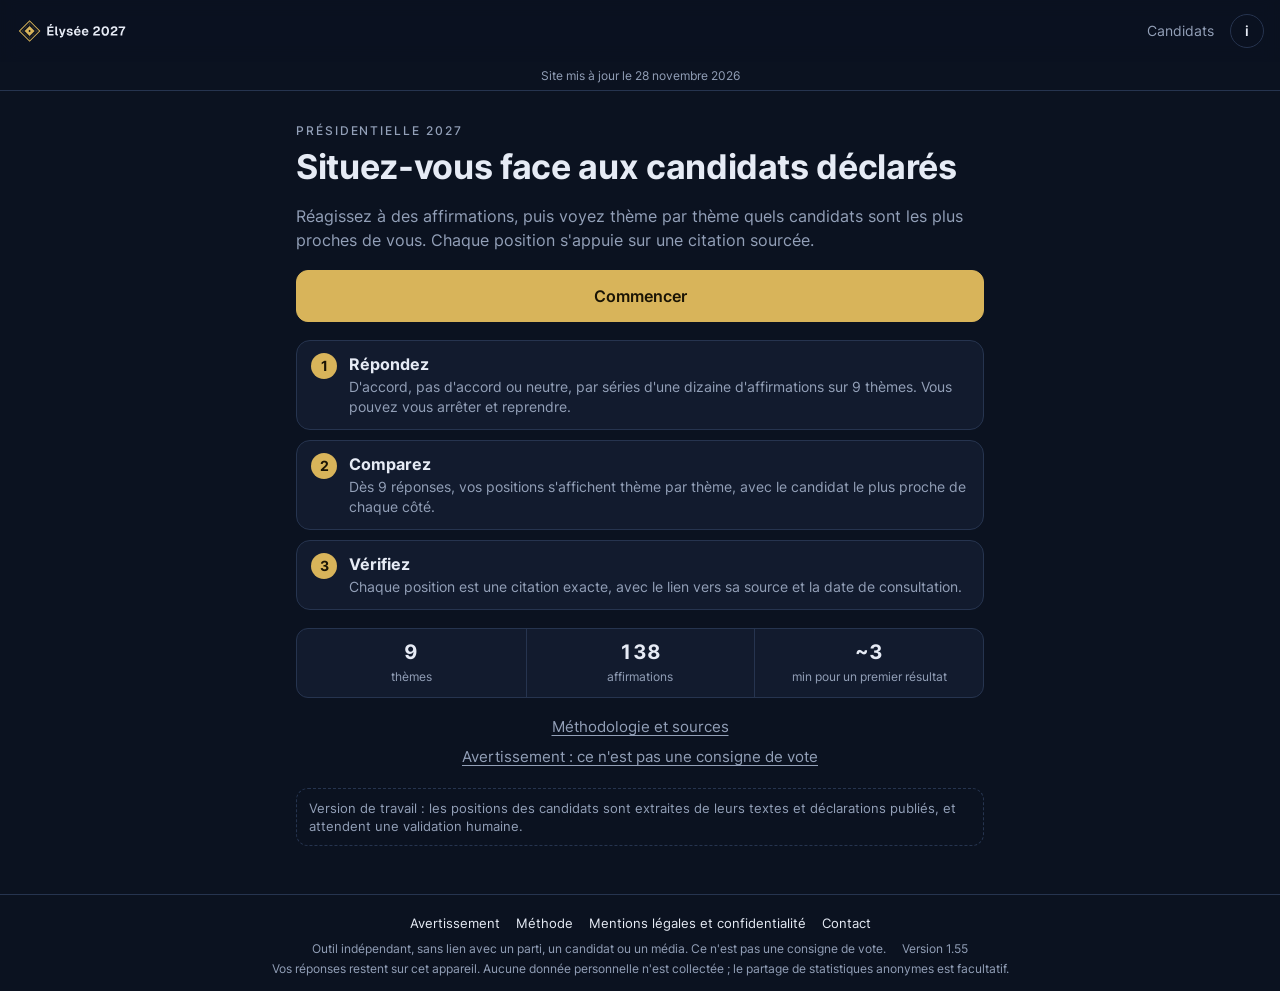
==== commit ad8176b5: "1.55" ====
--- a/index.html
+++ b/index.html
@@ -19,7 +19,7 @@
 <meta name="twitter:card" content="summary_large_image">
 <meta name="twitter:image" content="https://elysee-2027.win/identite/4-image-partage/partage-1200x630.png">
 <link rel="preload" href="fonts/inter-latin-400.woff2" as="font" type="font/woff2" crossorigin>
-<link rel="stylesheet" href="css/style.css?v=1.54">
+<link rel="stylesheet" href="css/style.css?v=1.55">
 </head>
 <body>
 <header class="bar" id="bar">
@@ -42,12 +42,11 @@
   </nav>
   <span>Outil indépendant, sans lien avec un parti, un candidat ou un média. Ce n'est pas une consigne de vote.</span>
   <span id="foot-version"></span>
-  <span id="foot-counter"></span>
   <span>Vos réponses restent sur cet appareil. Aucune donnée personnelle n'est collectée ; le partage de statistiques anonymes est facultatif.</span>
 </footer>
 <div class="toast" id="toast" role="status" aria-live="polite"></div>
 <noscript><p class="loading">Cet outil a besoin de JavaScript pour fonctionner.</p></noscript>
-<script src="js/config.js?v=1.54"></script>
-<script type="module" src="js/app.js?v=1.54"></script>
+<script src="js/config.js?v=1.55"></script>
+<script type="module" src="js/app.js?v=1.55"></script>
 </body>
 </html>
--- a/css/style.css
+++ b/css/style.css
@@ -43,8 +43,7 @@
 .nav a:hover,.nav a[aria-current=page]{color:var(--txt)}
 .nav a.info{width:34px;height:34px;padding:0;display:inline-flex;align-items:center;justify-content:center;border:1px solid var(--trait);border-radius:50%;font-weight:600;color:var(--txt)}
 body.focus .bar{display:none}
-.topinfo{padding:6px var(--pad);text-align:center;font-size:12px;line-height:16px;color:var(--muted);border-bottom:1px solid var(--trait)}
-body.focus .topinfo{display:none}
+.topinfo{display:flex;flex-wrap:wrap;justify-content:center;gap:0 14px;padding:6px var(--pad);text-align:center;font-size:12px;line-height:16px;color:var(--muted);border-bottom:1px solid var(--trait)}
 
 main{flex:1;width:100%;max-width:720px;margin:0 auto;padding:12px var(--pad) 32px;outline:none}
 .foot{display:flex;flex-wrap:wrap;gap:4px 16px;justify-content:center;padding:14px var(--pad);
@@ -301,3 +300,5 @@
 body.noscroll{overflow:hidden}
 
 .topbar .title small{font-size:12px;font-weight:500;color:var(--muted);margin-left:2px}
+
+.topinfo span{white-space:nowrap}
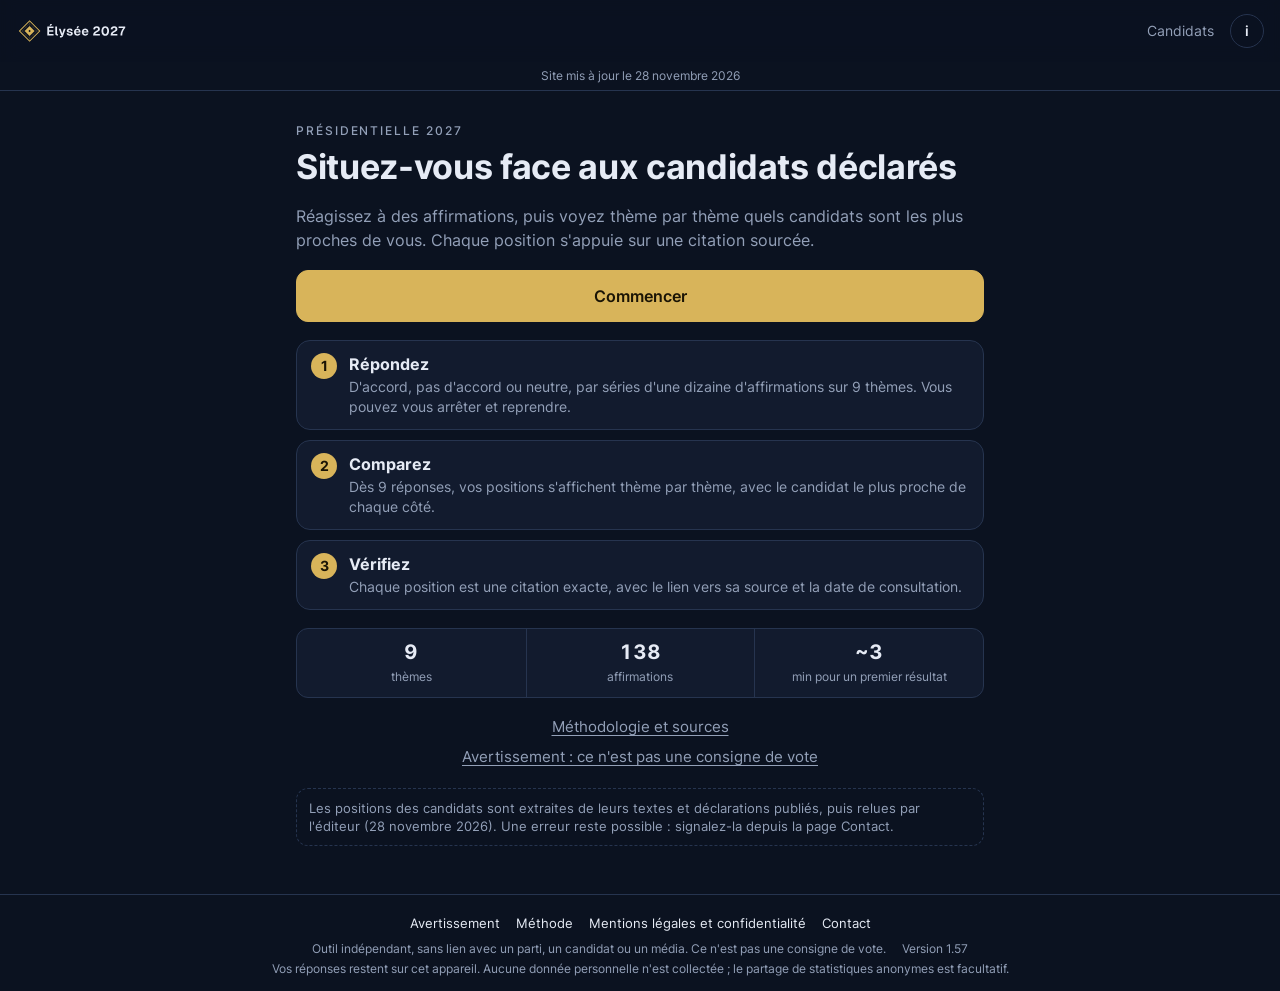
==== commit 6e622318: "1.57" ====
--- a/index.html
+++ b/index.html
@@ -19,7 +19,7 @@
 <meta name="twitter:card" content="summary_large_image">
 <meta name="twitter:image" content="https://elysee-2027.win/identite/4-image-partage/partage-1200x630.png">
 <link rel="preload" href="fonts/inter-latin-400.woff2" as="font" type="font/woff2" crossorigin>
-<link rel="stylesheet" href="css/style.css?v=1.55">
+<link rel="stylesheet" href="css/style.css?v=1.57">
 </head>
 <body>
 <header class="bar" id="bar">
@@ -46,7 +46,7 @@
 </footer>
 <div class="toast" id="toast" role="status" aria-live="polite"></div>
 <noscript><p class="loading">Cet outil a besoin de JavaScript pour fonctionner.</p></noscript>
-<script src="js/config.js?v=1.55"></script>
-<script type="module" src="js/app.js?v=1.55"></script>
+<script src="js/config.js?v=1.57"></script>
+<script type="module" src="js/app.js?v=1.57"></script>
 </body>
 </html>
--- a/css/style.css
+++ b/css/style.css
@@ -302,3 +302,6 @@
 .topbar .title small{font-size:12px;font-weight:500;color:var(--muted);margin-left:2px}
 
 .topinfo span{white-space:nowrap}
+.scale.off{opacity:.4}
+.scale.off .scale-now{color:var(--muted)}
+.scale-box input:disabled{cursor:default}
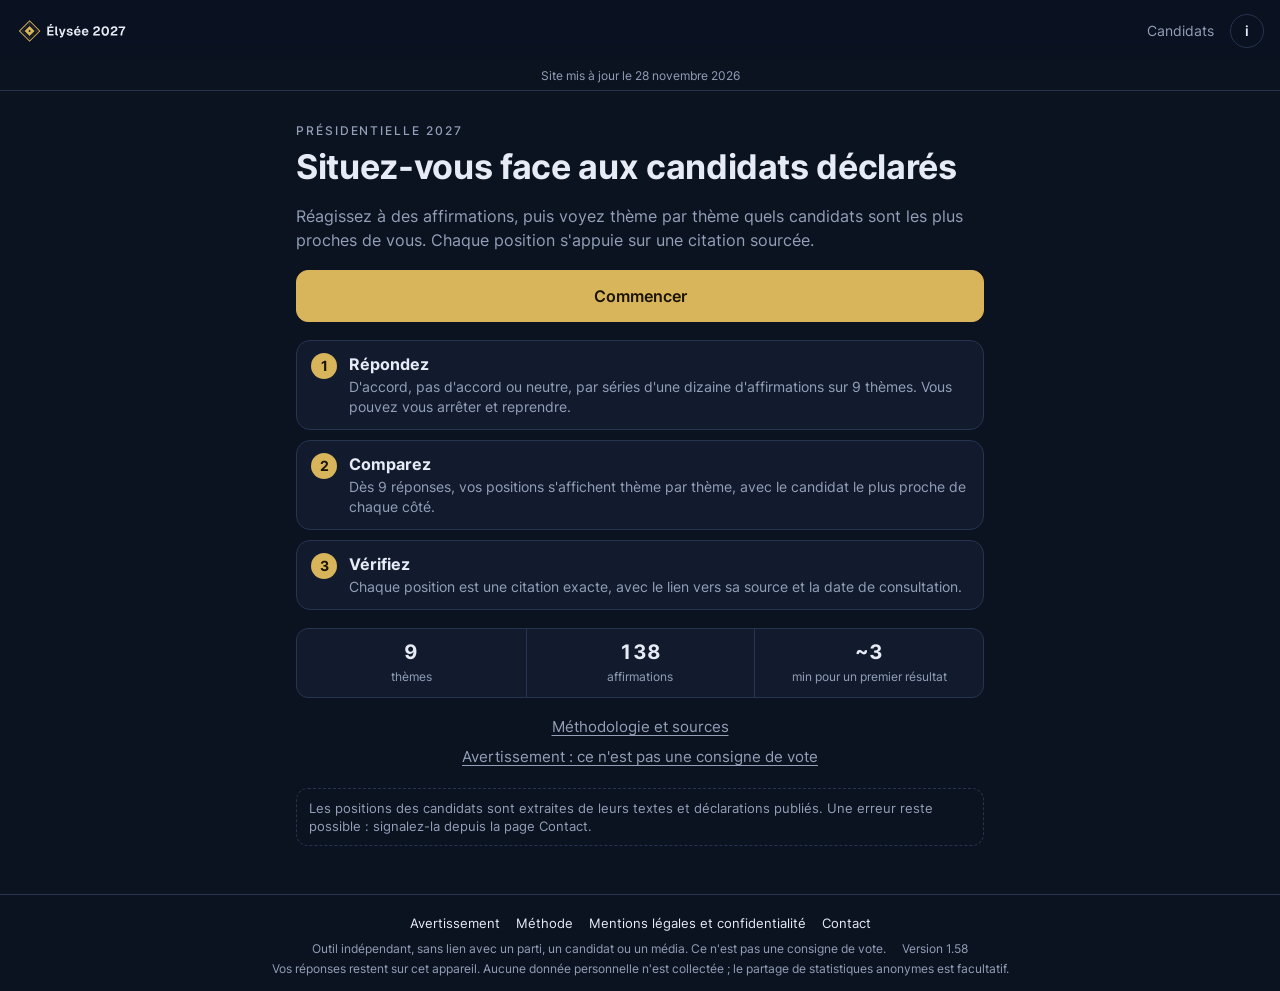
==== commit 86346639: "1.58" ====
--- a/index.html
+++ b/index.html
@@ -19,7 +19,7 @@
 <meta name="twitter:card" content="summary_large_image">
 <meta name="twitter:image" content="https://elysee-2027.win/identite/4-image-partage/partage-1200x630.png">
 <link rel="preload" href="fonts/inter-latin-400.woff2" as="font" type="font/woff2" crossorigin>
-<link rel="stylesheet" href="css/style.css?v=1.57">
+<link rel="stylesheet" href="css/style.css?v=1.58">
 </head>
 <body>
 <header class="bar" id="bar">
@@ -46,7 +46,7 @@
 </footer>
 <div class="toast" id="toast" role="status" aria-live="polite"></div>
 <noscript><p class="loading">Cet outil a besoin de JavaScript pour fonctionner.</p></noscript>
-<script src="js/config.js?v=1.57"></script>
-<script type="module" src="js/app.js?v=1.57"></script>
+<script src="js/config.js?v=1.58"></script>
+<script type="module" src="js/app.js?v=1.58"></script>
 </body>
 </html>
